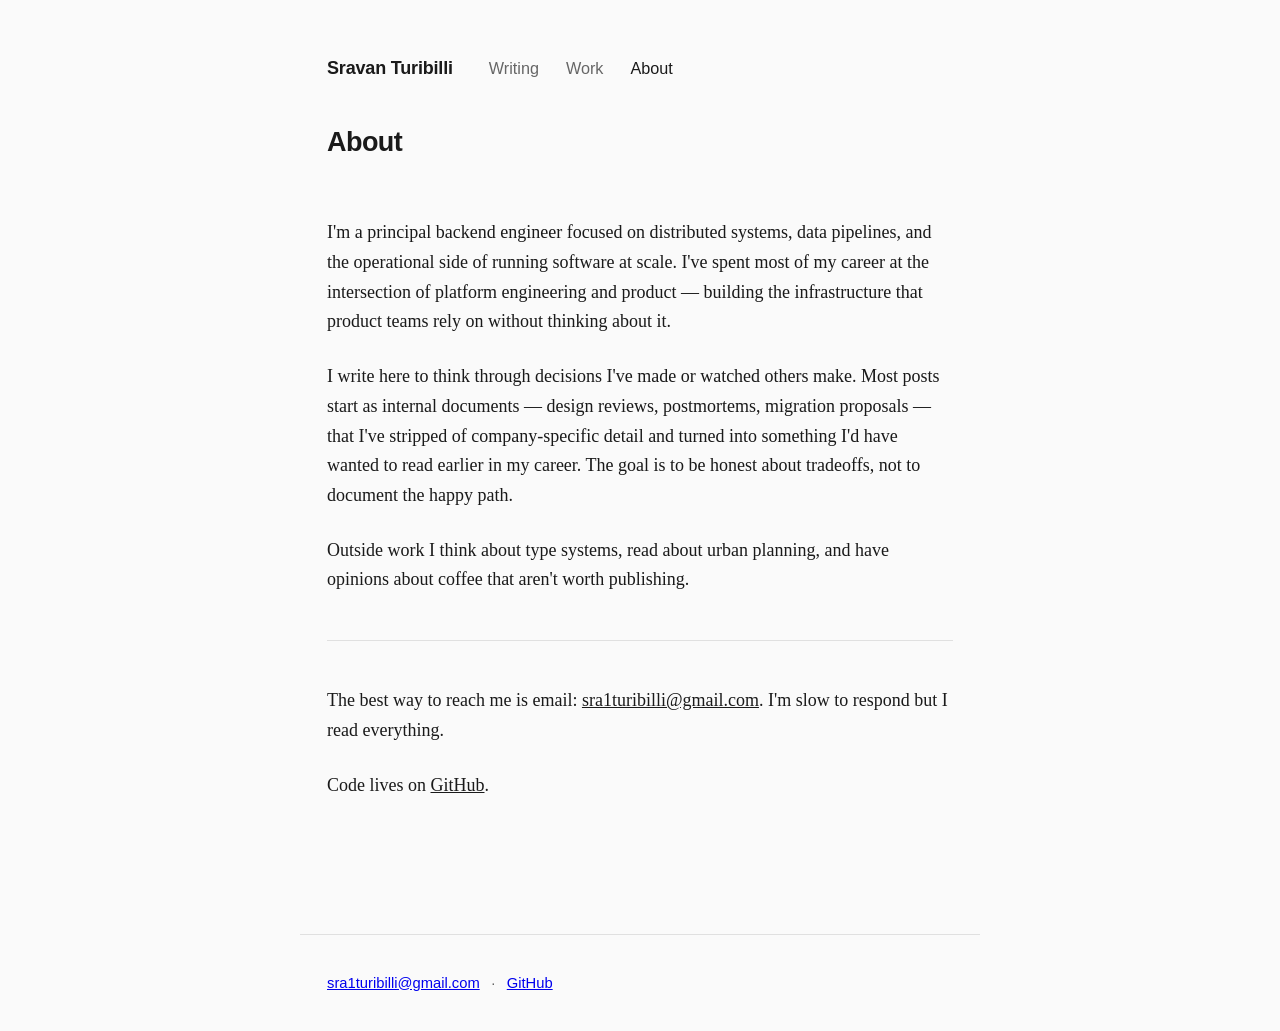
==== about.html @ 6640b65b "Initial site — blog, about, work pages Co-Authored-By: Claude Sonnet 4.6 <noreply@anthropic.com>" ====
<!DOCTYPE html>
<html lang="en">
<head>
  <meta charset="UTF-8">
  <meta name="viewport" content="width=device-width, initial-scale=1.0">
  <title>About — Sravan Turibilli</title>
  <meta name="description" content="About Sravan Turibilli, principal backend engineer.">
  <link rel="stylesheet" href="style.css">
  <link rel="canonical" href="https://sravanturbo.github.io/about.html">
</head>
<body>

<header class="site-header">
  <a class="site-name" href="/">Sravan Turibilli</a>
  <nav>
    <a href="/">Writing</a>
    <a href="/work.html">Work</a>
    <a href="/about.html" class="active">About</a>
  </nav>
</header>

<main>
  <div class="page-header">
    <h1>About</h1>
  </div>

  <div class="prose">
    <p>
      I'm a principal backend engineer focused on distributed systems, data pipelines,
      and the operational side of running software at scale. I've spent most of my career
      at the intersection of platform engineering and product — building the infrastructure
      that product teams rely on without thinking about it.
    </p>

    <p>
      I write here to think through decisions I've made or watched others make. Most posts
      start as internal documents — design reviews, postmortems, migration proposals — that
      I've stripped of company-specific detail and turned into something I'd have wanted to
      read earlier in my career. The goal is to be honest about tradeoffs, not to document
      the happy path.
    </p>

    <p>
      Outside work I think about type systems, read about urban planning, and have opinions
      about coffee that aren't worth publishing.
    </p>

    <hr>

    <p>
      The best way to reach me is email:
      <a href="mailto:sra1turibilli@gmail.com">sra1turibilli@gmail.com</a>.
      I'm slow to respond but I read everything.
    </p>

    <p>
      Code lives on <a href="https://github.com/sravanturbo">GitHub</a>.
    </p>
  </div>
</main>

<footer>
  <a href="mailto:sra1turibilli@gmail.com">sra1turibilli@gmail.com</a>
  &ensp;·&ensp;
  <a href="https://github.com/sravanturbo">GitHub</a>
</footer>

</body>
</html>
---- style.css ----
*, *::before, *::after { box-sizing: border-box; }

:root {
  --text:    #1a1a1a;
  --muted:   #666;
  --border:  #e0e0e0;
  --bg:      #fafafa;
  --accent:  #1a1a1a;
  --max:     680px;
  --serif:   Georgia, "Times New Roman", serif;
  --sans:    -apple-system, BlinkMacSystemFont, "Segoe UI", Helvetica, Arial, sans-serif;
  --mono:    "SFMono-Regular", Consolas, "Liberation Mono", Menlo, monospace;
}

html { font-size: 18px; }

body {
  margin: 0;
  padding: 0;
  background: var(--bg);
  color: var(--text);
  font-family: var(--sans);
  line-height: 1.65;
}

/* Layout */

.site-header {
  max-width: var(--max);
  margin: 0 auto;
  padding: 3rem 1.5rem 2rem;
  display: flex;
  align-items: baseline;
  gap: 2rem;
}

.site-name {
  font-size: 1rem;
  font-weight: 600;
  letter-spacing: -0.01em;
  text-decoration: none;
  color: var(--text);
}

nav {
  display: flex;
  gap: 1.5rem;
}

nav a {
  font-size: 0.9rem;
  color: var(--muted);
  text-decoration: none;
}

nav a:hover,
nav a.active { color: var(--text); }

main {
  max-width: var(--max);
  margin: 0 auto;
  padding: 0 1.5rem 6rem;
}

footer {
  max-width: var(--max);
  margin: 0 auto;
  padding: 2rem 1.5rem;
  border-top: 1px solid var(--border);
  font-size: 0.82rem;
  color: var(--muted);
}

/* Index page */

.index-title {
  font-size: 0.82rem;
  font-weight: 600;
  letter-spacing: 0.08em;
  text-transform: uppercase;
  color: var(--muted);
  margin: 0 0 2.5rem;
}

.post-list { list-style: none; margin: 0; padding: 0; }

.post-list li {
  display: grid;
  grid-template-columns: 6.5rem 1fr;
  gap: 0 1.5rem;
  padding: 0.75rem 0;
  border-bottom: 1px solid var(--border);
  align-items: baseline;
}

.post-list li:first-child { border-top: 1px solid var(--border); }

.post-date {
  font-size: 0.82rem;
  color: var(--muted);
  font-variant-numeric: tabular-nums;
  white-space: nowrap;
}

.post-link {
  font-size: 1rem;
  color: var(--text);
  text-decoration: none;
}

.post-link:hover { text-decoration: underline; }

.post-tag {
  font-size: 0.75rem;
  color: var(--muted);
  margin-left: 0.5rem;
}

/* Post page */

.post-header { margin-bottom: 3rem; }

.post-header h1 {
  font-size: 1.7rem;
  font-weight: 700;
  line-height: 1.25;
  letter-spacing: -0.02em;
  margin: 0 0 0.75rem;
}

.post-meta {
  font-size: 0.82rem;
  color: var(--muted);
}

.post-meta span + span::before { content: " · "; }

/* Prose */

.prose { font-family: var(--serif); font-size: 1rem; }

.prose p { margin: 0 0 1.4em; }

.prose h2 {
  font-family: var(--sans);
  font-size: 1rem;
  font-weight: 700;
  letter-spacing: 0.02em;
  text-transform: uppercase;
  color: var(--muted);
  margin: 2.5em 0 0.75em;
}

.prose h3 {
  font-family: var(--sans);
  font-size: 1rem;
  font-weight: 600;
  margin: 2em 0 0.5em;
}

.prose blockquote {
  margin: 1.5em 0;
  padding: 0 0 0 1.25rem;
  border-left: 3px solid var(--border);
  color: var(--muted);
  font-style: italic;
}

.prose code {
  font-family: var(--mono);
  font-size: 0.85em;
  background: #f0f0f0;
  padding: 0.1em 0.35em;
  border-radius: 3px;
}

.prose pre {
  background: #f0f0f0;
  padding: 1.25rem;
  border-radius: 4px;
  overflow-x: auto;
  line-height: 1.5;
  margin: 1.5em 0;
}

.prose pre code {
  background: none;
  padding: 0;
  font-size: 0.83rem;
}

.prose ul, .prose ol {
  padding-left: 1.5em;
  margin: 0 0 1.4em;
}

.prose li { margin-bottom: 0.35em; }

.prose a { color: var(--text); }
.prose a:hover { color: var(--muted); }

.prose hr {
  border: none;
  border-top: 1px solid var(--border);
  margin: 2.5em 0;
}

/* About / Work pages */

.page-header { margin-bottom: 3rem; }

.page-header h1 {
  font-size: 1.5rem;
  font-weight: 700;
  letter-spacing: -0.02em;
  margin: 0 0 0.5rem;
}

.page-header .subtitle {
  color: var(--muted);
  font-size: 0.9rem;
}

/* Back link */

.back {
  display: inline-block;
  font-size: 0.82rem;
  color: var(--muted);
  text-decoration: none;
  margin-bottom: 2.5rem;
}

.back:hover { color: var(--text); }
.back::before { content: "← "; }

/* Responsive */

@media (max-width: 520px) {
  html { font-size: 16px; }
  .site-header { padding: 2rem 1rem 1.5rem; flex-wrap: wrap; gap: 0.75rem; }
  main { padding: 0 1rem 4rem; }
  .post-list li { grid-template-columns: 1fr; gap: 0.1rem; }
  .post-date { font-size: 0.78rem; }
}
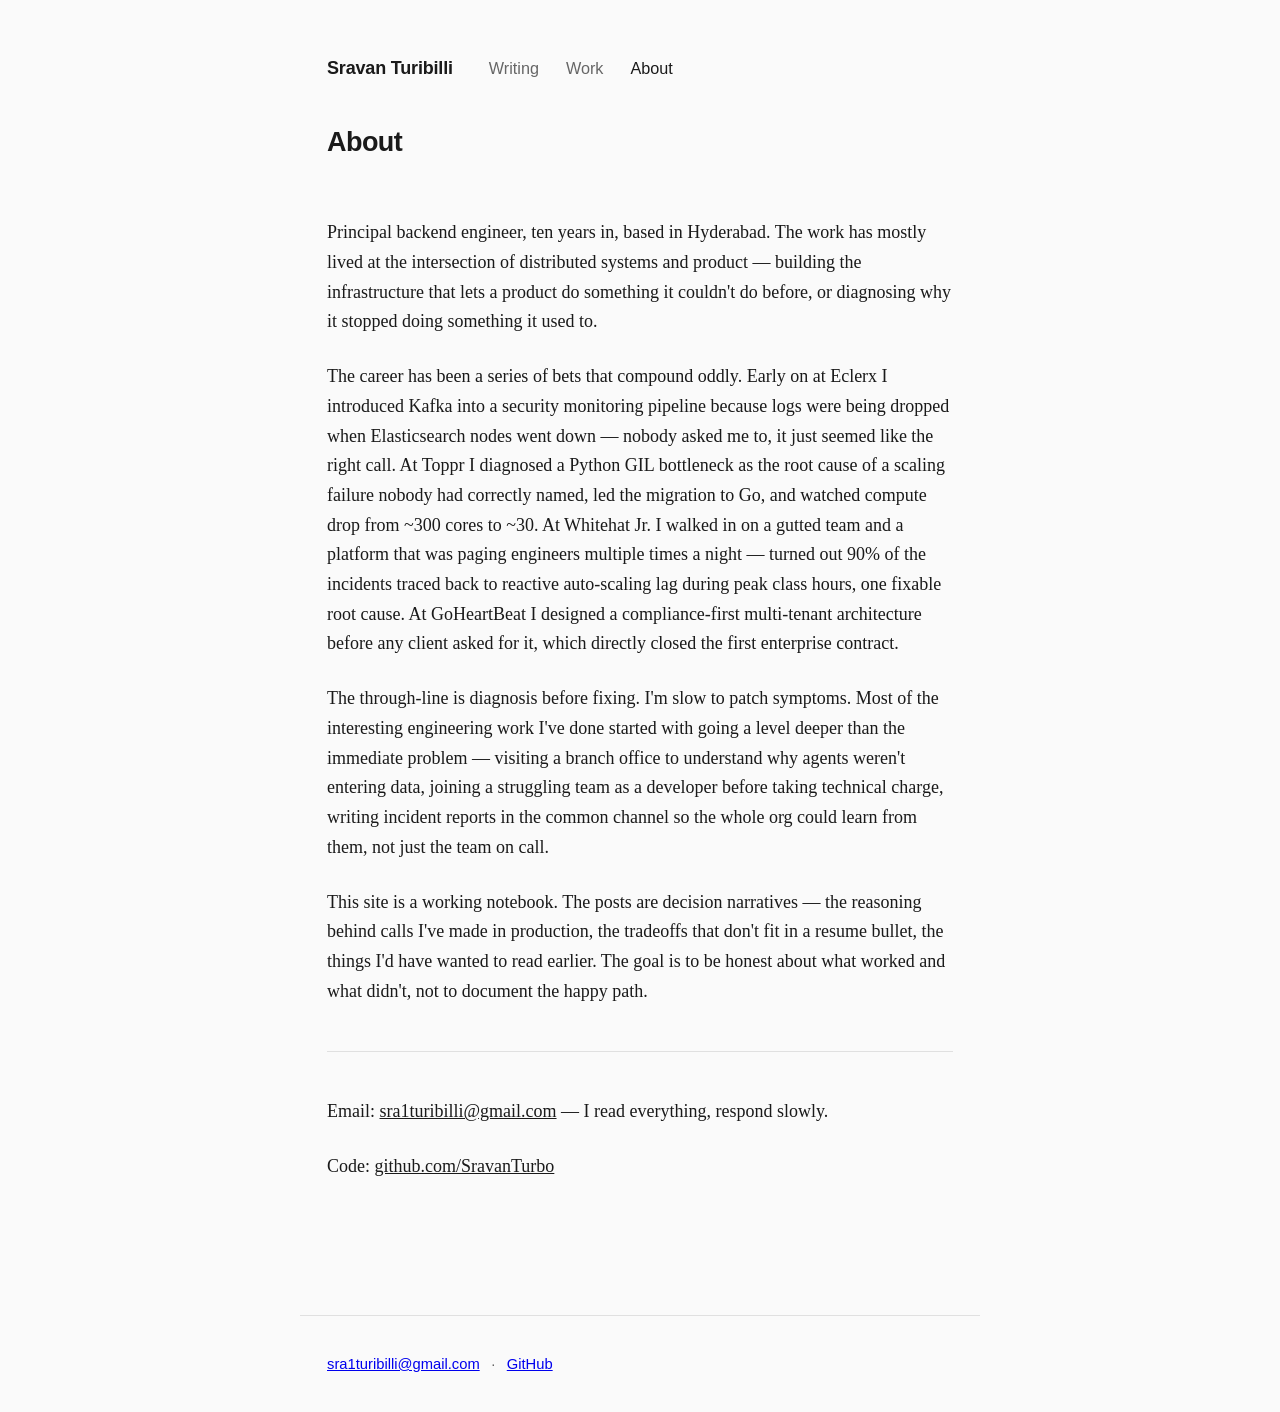
==== commit 0260c884: "About page: real content from career arc Co-Authored-By: Claude Sonnet 4.6 <noreply@anthropic.com>" ====
--- a/about.html
+++ b/about.html
@@ -4,8 +4,8 @@
   <meta charset="UTF-8">
   <meta name="viewport" content="width=device-width, initial-scale=1.0">
   <title>About — Sravan Turibilli</title>
-  <meta name="description" content="About Sravan Turibilli, principal backend engineer.">
-  <link rel="stylesheet" href="style.css">
+  <meta name="description" content="About Sravan Turibilli, principal backend engineer based in Hyderabad.">
+  <link rel="stylesheet" href="/css/style.css">
   <link rel="canonical" href="https://sravanturbo.github.io/about.html">
 </head>
 <body>
@@ -13,7 +13,7 @@
 <header class="site-header">
   <a class="site-name" href="/">Sravan Turibilli</a>
   <nav>
-    <a href="/">Writing</a>
+    <a href="/writing.html">Writing</a>
     <a href="/work.html">Work</a>
     <a href="/about.html" class="active">About</a>
   </nav>
@@ -26,35 +26,50 @@
 
   <div class="prose">
     <p>
-      I'm a principal backend engineer focused on distributed systems, data pipelines,
-      and the operational side of running software at scale. I've spent most of my career
-      at the intersection of platform engineering and product — building the infrastructure
-      that product teams rely on without thinking about it.
+      Principal backend engineer, ten years in, based in Hyderabad. The work has mostly
+      lived at the intersection of distributed systems and product — building the
+      infrastructure that lets a product do something it couldn't do before, or diagnosing
+      why it stopped doing something it used to.
     </p>
 
     <p>
-      I write here to think through decisions I've made or watched others make. Most posts
-      start as internal documents — design reviews, postmortems, migration proposals — that
-      I've stripped of company-specific detail and turned into something I'd have wanted to
-      read earlier in my career. The goal is to be honest about tradeoffs, not to document
-      the happy path.
+      The career has been a series of bets that compound oddly. Early on at Eclerx I
+      introduced Kafka into a security monitoring pipeline because logs were being dropped
+      when Elasticsearch nodes went down — nobody asked me to, it just seemed like the
+      right call. At Toppr I diagnosed a Python GIL bottleneck as the root cause of a
+      scaling failure nobody had correctly named, led the migration to Go, and watched
+      compute drop from ~300 cores to ~30. At Whitehat Jr. I walked in on a gutted team
+      and a platform that was paging engineers multiple times a night — turned out 90% of
+      the incidents traced back to reactive auto-scaling lag during peak class hours, one
+      fixable root cause. At GoHeartBeat I designed a compliance-first multi-tenant
+      architecture before any client asked for it, which directly closed the first
+      enterprise contract.
     </p>
 
     <p>
-      Outside work I think about type systems, read about urban planning, and have opinions
-      about coffee that aren't worth publishing.
+      The through-line is diagnosis before fixing. I'm slow to patch symptoms. Most of
+      the interesting engineering work I've done started with going a level deeper than
+      the immediate problem — visiting a branch office to understand why agents weren't
+      entering data, joining a struggling team as a developer before taking technical
+      charge, writing incident reports in the common channel so the whole org could learn
+      from them, not just the team on call.
+    </p>
+
+    <p>
+      This site is a working notebook. The posts are decision narratives — the reasoning
+      behind calls I've made in production, the tradeoffs that don't fit in a resume
+      bullet, the things I'd have wanted to read earlier. The goal is to be honest about
+      what worked and what didn't, not to document the happy path.
     </p>
 
     <hr>
 
     <p>
-      The best way to reach me is email:
-      <a href="mailto:sra1turibilli@gmail.com">sra1turibilli@gmail.com</a>.
-      I'm slow to respond but I read everything.
+      Email: <a href="mailto:sra1turibilli@gmail.com">sra1turibilli@gmail.com</a>
+      — I read everything, respond slowly.
     </p>
-
     <p>
-      Code lives on <a href="https://github.com/sravanturbo">GitHub</a>.
+      Code: <a href="https://github.com/SravanTurbo">github.com/SravanTurbo</a>
     </p>
   </div>
 </main>
@@ -62,7 +77,7 @@
 <footer>
   <a href="mailto:sra1turibilli@gmail.com">sra1turibilli@gmail.com</a>
   &ensp;·&ensp;
-  <a href="https://github.com/sravanturbo">GitHub</a>
+  <a href="https://github.com/SravanTurbo">GitHub</a>
 </footer>
 
 </body>
--- a/css/style.css
+++ b/css/style.css
@@ -0,0 +1,245 @@
+*, *::before, *::after { box-sizing: border-box; }
+
+:root {
+  --text:    #1a1a1a;
+  --muted:   #666;
+  --border:  #e0e0e0;
+  --bg:      #fafafa;
+  --accent:  #1a1a1a;
+  --max:     680px;
+  --serif:   Georgia, "Times New Roman", serif;
+  --sans:    -apple-system, BlinkMacSystemFont, "Segoe UI", Helvetica, Arial, sans-serif;
+  --mono:    "SFMono-Regular", Consolas, "Liberation Mono", Menlo, monospace;
+}
+
+html { font-size: 18px; }
+
+body {
+  margin: 0;
+  padding: 0;
+  background: var(--bg);
+  color: var(--text);
+  font-family: var(--sans);
+  line-height: 1.65;
+}
+
+/* Layout */
+
+.site-header {
+  max-width: var(--max);
+  margin: 0 auto;
+  padding: 3rem 1.5rem 2rem;
+  display: flex;
+  align-items: baseline;
+  gap: 2rem;
+}
+
+.site-name {
+  font-size: 1rem;
+  font-weight: 600;
+  letter-spacing: -0.01em;
+  text-decoration: none;
+  color: var(--text);
+}
+
+nav {
+  display: flex;
+  gap: 1.5rem;
+}
+
+nav a {
+  font-size: 0.9rem;
+  color: var(--muted);
+  text-decoration: none;
+}
+
+nav a:hover,
+nav a.active { color: var(--text); }
+
+main {
+  max-width: var(--max);
+  margin: 0 auto;
+  padding: 0 1.5rem 6rem;
+}
+
+footer {
+  max-width: var(--max);
+  margin: 0 auto;
+  padding: 2rem 1.5rem;
+  border-top: 1px solid var(--border);
+  font-size: 0.82rem;
+  color: var(--muted);
+}
+
+/* Index page */
+
+.index-title {
+  font-size: 0.82rem;
+  font-weight: 600;
+  letter-spacing: 0.08em;
+  text-transform: uppercase;
+  color: var(--muted);
+  margin: 0 0 2.5rem;
+}
+
+.post-list { list-style: none; margin: 0; padding: 0; }
+
+.post-list li {
+  display: grid;
+  grid-template-columns: 6.5rem 1fr;
+  gap: 0 1.5rem;
+  padding: 0.75rem 0;
+  border-bottom: 1px solid var(--border);
+  align-items: baseline;
+}
+
+.post-list li:first-child { border-top: 1px solid var(--border); }
+
+.post-date {
+  font-size: 0.82rem;
+  color: var(--muted);
+  font-variant-numeric: tabular-nums;
+  white-space: nowrap;
+}
+
+.post-link {
+  font-size: 1rem;
+  color: var(--text);
+  text-decoration: none;
+}
+
+.post-link:hover { text-decoration: underline; }
+
+.post-tag {
+  font-size: 0.75rem;
+  color: var(--muted);
+  margin-left: 0.5rem;
+}
+
+/* Post page */
+
+.post-header { margin-bottom: 3rem; }
+
+.post-header h1 {
+  font-size: 1.7rem;
+  font-weight: 700;
+  line-height: 1.25;
+  letter-spacing: -0.02em;
+  margin: 0 0 0.75rem;
+}
+
+.post-meta {
+  font-size: 0.82rem;
+  color: var(--muted);
+}
+
+.post-meta span + span::before { content: " · "; }
+
+/* Prose */
+
+.prose { font-family: var(--serif); font-size: 1rem; }
+
+.prose p { margin: 0 0 1.4em; }
+
+.prose h2 {
+  font-family: var(--sans);
+  font-size: 1rem;
+  font-weight: 700;
+  letter-spacing: 0.02em;
+  text-transform: uppercase;
+  color: var(--muted);
+  margin: 2.5em 0 0.75em;
+}
+
+.prose h3 {
+  font-family: var(--sans);
+  font-size: 1rem;
+  font-weight: 600;
+  margin: 2em 0 0.5em;
+}
+
+.prose blockquote {
+  margin: 1.5em 0;
+  padding: 0 0 0 1.25rem;
+  border-left: 3px solid var(--border);
+  color: var(--muted);
+  font-style: italic;
+}
+
+.prose code {
+  font-family: var(--mono);
+  font-size: 0.85em;
+  background: #f0f0f0;
+  padding: 0.1em 0.35em;
+  border-radius: 3px;
+}
+
+.prose pre {
+  background: #f0f0f0;
+  padding: 1.25rem;
+  border-radius: 4px;
+  overflow-x: auto;
+  line-height: 1.5;
+  margin: 1.5em 0;
+}
+
+.prose pre code {
+  background: none;
+  padding: 0;
+  font-size: 0.83rem;
+}
+
+.prose ul, .prose ol {
+  padding-left: 1.5em;
+  margin: 0 0 1.4em;
+}
+
+.prose li { margin-bottom: 0.35em; }
+
+.prose a { color: var(--text); }
+.prose a:hover { color: var(--muted); }
+
+.prose hr {
+  border: none;
+  border-top: 1px solid var(--border);
+  margin: 2.5em 0;
+}
+
+/* About / Work pages */
+
+.page-header { margin-bottom: 3rem; }
+
+.page-header h1 {
+  font-size: 1.5rem;
+  font-weight: 700;
+  letter-spacing: -0.02em;
+  margin: 0 0 0.5rem;
+}
+
+.page-header .subtitle {
+  color: var(--muted);
+  font-size: 0.9rem;
+}
+
+/* Back link */
+
+.back {
+  display: inline-block;
+  font-size: 0.82rem;
+  color: var(--muted);
+  text-decoration: none;
+  margin-bottom: 2.5rem;
+}
+
+.back:hover { color: var(--text); }
+.back::before { content: "← "; }
+
+/* Responsive */
+
+@media (max-width: 520px) {
+  html { font-size: 16px; }
+  .site-header { padding: 2rem 1rem 1.5rem; flex-wrap: wrap; gap: 0.75rem; }
+  main { padding: 0 1rem 4rem; }
+  .post-list li { grid-template-columns: 1fr; gap: 0.1rem; }
+  .post-date { font-size: 0.78rem; }
+}
